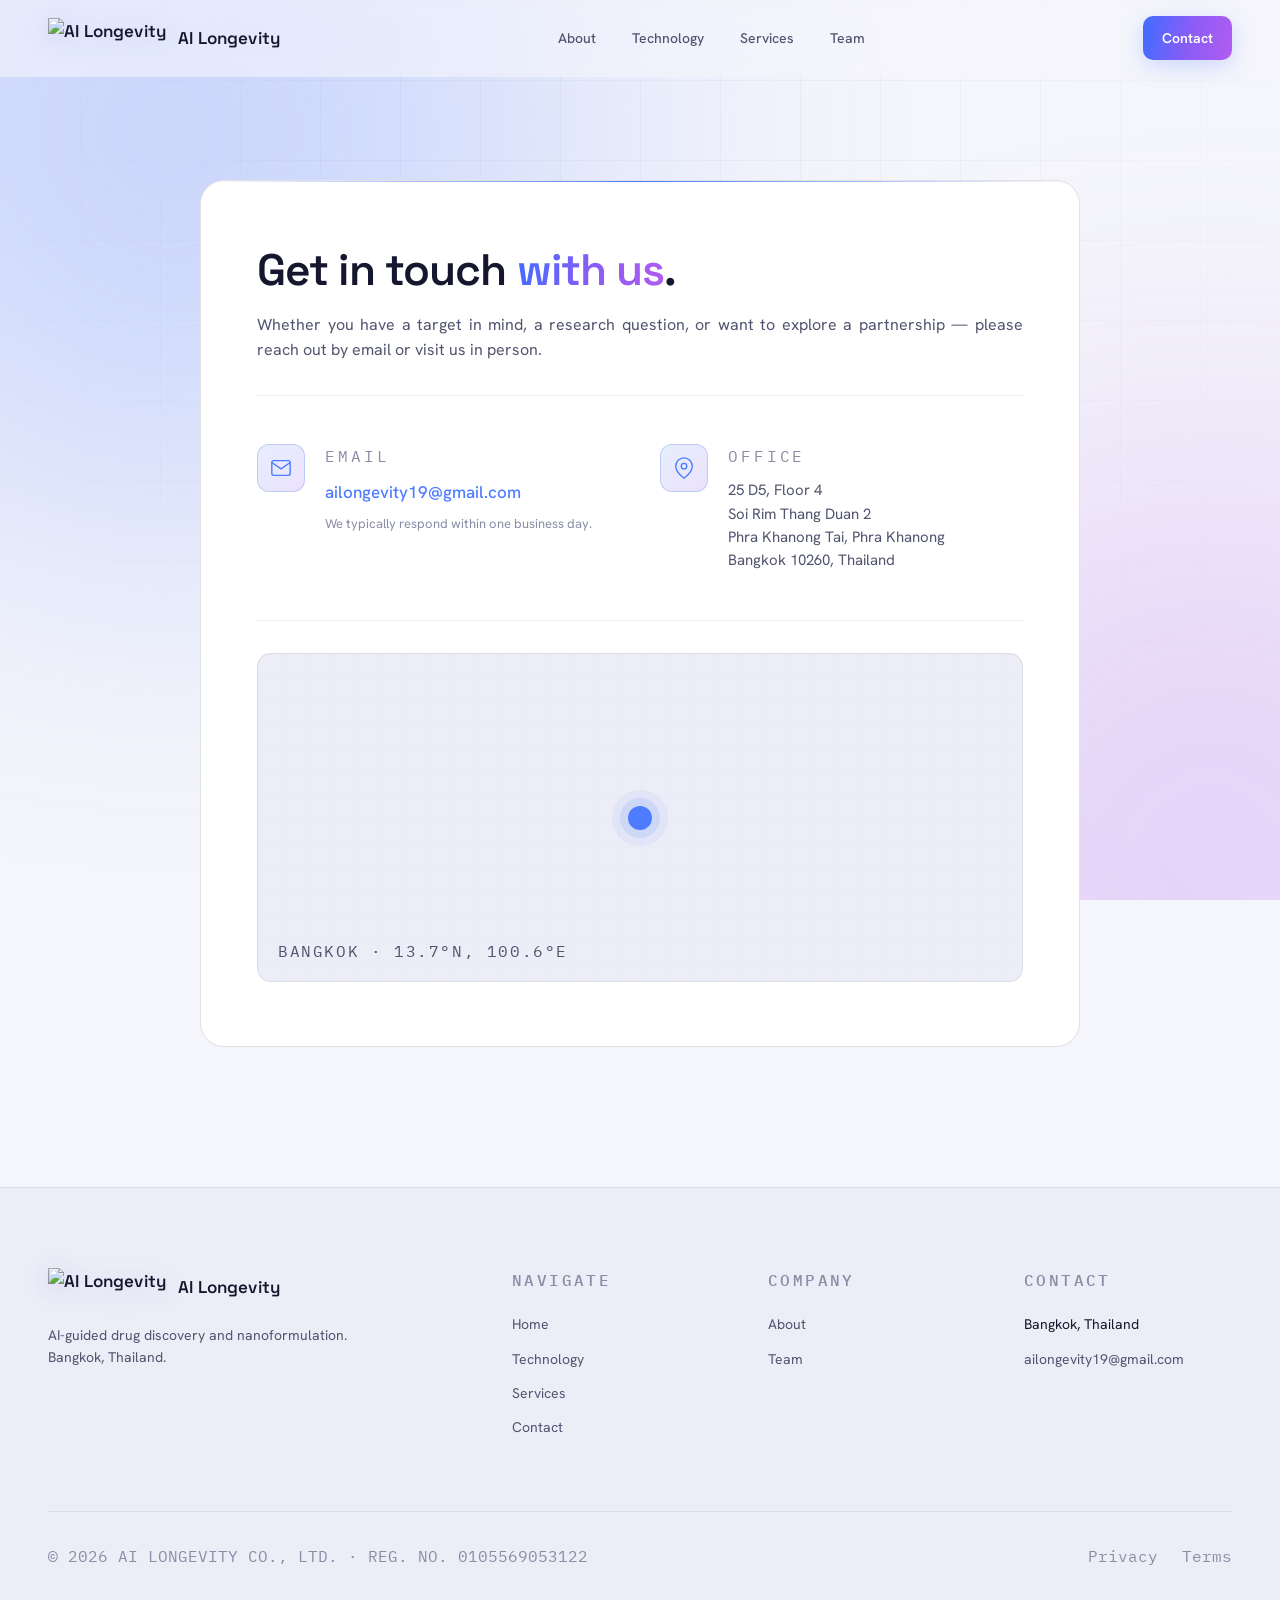
==== contact.html @ 8a9bd2c0 "Upload website files Upload website files" ====
<!DOCTYPE html>
<html lang="en">
<head>
<meta charset="UTF-8">
<meta name="viewport" content="width=device-width, initial-scale=1.0">
<title>Contact — AI Longevity</title>
<link rel="icon" type="image/png" href="assets/logo.png">
<link rel="preconnect" href="https://fonts.googleapis.com">
<link rel="preconnect" href="https://fonts.gstatic.com" crossorigin>
<link href="https://fonts.googleapis.com/css2?family=Space+Grotesk:wght@400;500;600;700&family=Hanken+Grotesk:wght@300;400;500;600;700&family=IBM+Plex+Mono:wght@400;500&display=swap" rel="stylesheet">
<link rel="stylesheet" href="styles.css">
<style>
  .contact-section {
    padding: 60px 0 140px;
    min-height: 60vh;
  }
  .contact-card {
    max-width: 880px;
    margin: 0 auto;
    padding: 64px 56px;
    background: var(--bg-elevated);
    border: 1px solid var(--border-default);
    border-radius: 24px;
    position: relative;
    overflow: hidden;
  }
  .contact-card::before {
    content: '';
    position: absolute;
    top: 0; left: 0; right: 0;
    height: 1px;
    background: linear-gradient(90deg, transparent, var(--accent-cyan), transparent);
  }
  .contact-card .card-title {
    font-family: var(--font-display);
    font-weight: 600;
    font-size: clamp(32px, 4vw, 44px);
    line-height: 1.15;
    letter-spacing: -0.02em;
    margin-bottom: 16px;
  }
  .contact-card .card-title .hi { color: var(--accent-cyan); }
  .contact-card .card-subtitle {
    font-size: 16px;
    color: var(--text-secondary);
    margin-bottom: 48px;
    padding-bottom: 32px;
    border-bottom: 1px solid var(--border-subtle);
    line-height: 1.6;
  }

  .contact-grid {
    display: grid;
    grid-template-columns: 1fr 1fr;
    gap: 40px;
  }

  .contact-block {
    display: flex;
    gap: 20px;
    align-items: flex-start;
  }
  .contact-block-icon {
    flex-shrink: 0;
    width: 48px; height: 48px;
    border-radius: 12px;
    background: linear-gradient(135deg, rgba(91,141,239,0.15), rgba(124,58,237,0.15));
    border: 1px solid rgba(91,141,239,0.3);
    display: flex;
    align-items: center;
    justify-content: center;
    color: var(--accent-cyan);
  }
  .contact-block-content { flex-grow: 1; }
  .contact-block-label {
    font-family: var(--font-mono);
    font-size: 16px;
    text-transform: uppercase;
    letter-spacing: 0.18em;
    color: var(--text-muted);
    margin-bottom: 10px;
  }
  .contact-block-value {
    font-size: 17px;
    color: var(--text-primary);
    line-height: 1.55;
    font-weight: 500;
  }
  .contact-block-value a {
    color: var(--accent-cyan);
    transition: opacity 0.2s ease;
    word-break: break-all;
  }
  .contact-block-value a:hover { opacity: 0.7; }
  .contact-block-value.address {
    font-weight: 400;
    font-size: 15px;
    color: var(--text-secondary);
  }
  .contact-block-note {
    font-size: 13px;
    color: var(--text-muted);
    margin-top: 8px;
  }

  /* Map */
  .map-block {
    margin-top: 48px;
    padding-top: 32px;
    border-top: 1px solid var(--border-subtle);
  }
  .map-frame {
    aspect-ratio: 21/9;
    background: var(--bg-secondary);
    border: 1px solid var(--border-subtle);
    border-radius: 14px;
    position: relative;
    overflow: hidden;
    display: flex;
    align-items: center;
    justify-content: center;
  }
  .map-frame::before {
    content: '';
    position: absolute;
    inset: 0;
    background-image:
      linear-gradient(rgba(91,141,239,0.04) 1px, transparent 1px),
      linear-gradient(90deg, rgba(91,141,239,0.04) 1px, transparent 1px);
    background-size: 24px 24px;
  }
  .map-marker {
    position: relative;
    z-index: 1;
    width: 24px; height: 24px;
    border-radius: 50%;
    background: var(--accent-cyan);
    box-shadow: 0 0 0 8px rgba(91,141,239,0.15), 0 0 0 16px rgba(91,141,239,0.08);
    animation: pulse 2s ease-in-out infinite;
  }
  .map-label {
    position: absolute;
    bottom: 16px;
    left: 20px;
    font-family: var(--font-mono);
    font-size: 16px;
    color: var(--text-secondary);
    letter-spacing: 0.1em;
    z-index: 1;
  }

  @media (max-width: 768px) {
    .contact-section { padding: 20px 0 80px; }
    .contact-card { padding: 40px 28px; }
    .contact-grid { grid-template-columns: 1fr; gap: 32px; }
  }
</style>
</head>
<body>

<section class="contact-section">
  <div class="container">
    <div class="contact-card reveal" style="margin-top: 120px;">
      <h1 class="card-title">Get in touch <span class="hi">with us</span>.</h1>
      <p class="card-subtitle">Whether you have a target in mind, a research question, or want to explore a partnership — please reach out by email or visit us in person.</p>

      <div class="contact-grid">
        <!-- Email -->
        <div class="contact-block">
          <div class="contact-block-icon">
            <svg width="22" height="22" viewBox="0 0 24 24" fill="none" stroke="currentColor" stroke-width="1.5"><path d="M4 4h16c1.1 0 2 .9 2 2v12c0 1.1-.9 2-2 2H4c-1.1 0-2-.9-2-2V6c0-1.1.9-2 2-2z"/><path d="M22 6l-10 7L2 6"/></svg>
          </div>
          <div class="contact-block-content">
            <div class="contact-block-label">Email</div>
            <div class="contact-block-value">
              <a href="mailto:ailongevity19@gmail.com">ailongevity19@gmail.com</a>
            </div>
            <div class="contact-block-note">We typically respond within one business day.</div>
          </div>
        </div>

        <!-- Address -->
        <div class="contact-block">
          <div class="contact-block-icon">
            <svg width="22" height="22" viewBox="0 0 24 24" fill="none" stroke="currentColor" stroke-width="1.5"><path d="M21 10c0 7-9 13-9 13s-9-6-9-13a9 9 0 0118 0z"/><circle cx="12" cy="10" r="3"/></svg>
          </div>
          <div class="contact-block-content">
            <div class="contact-block-label">Office</div>
            <div class="contact-block-value address">
              25 D5, Floor 4<br>
              Soi Rim Thang Duan 2<br>
              Phra Khanong Tai, Phra Khanong<br>
              Bangkok 10260, Thailand
            </div>
          </div>
        </div>
      </div>

      <!-- Map -->
      <div class="map-block">
        <div class="map-frame">
          <div class="map-marker"></div>
          <div class="map-label">BANGKOK · 13.7°N, 100.6°E</div>
        </div>
      </div>
    </div>
  </div>
</section>

<script src="site.js"></script>
</body>
</html>
---- styles.css ----
/* ============================================================
   AI LONGEVITY — SHARED STYLES (v4)
   Light theme · logo-derived blue → violet → purple
   Space Grotesk / Hanken Grotesk / IBM Plex Mono
   ============================================================ */

*, *::before, *::after { box-sizing: border-box; margin: 0; padding: 0; }
html { scroll-behavior: smooth; }
body {
  background: var(--bg-primary);
  color: var(--text-primary);
  font-family: var(--font-body);
  font-weight: 400;
  line-height: 1.6;
  overflow-x: hidden;
  -webkit-font-smoothing: antialiased;
  text-rendering: optimizeLegibility;
}
a { color: inherit; text-decoration: none; }
img, video { display: block; max-width: 100%; }
::selection { background: rgba(139, 92, 246, 0.20); color: var(--text-primary); }

/* Paragraph text justified site-wide (per request) */
p {
  text-align: justify;
  text-justify: inter-word;
  -webkit-hyphens: none;
  hyphens: none;
  overflow-wrap: break-word;
  word-break: normal;
}

/* ============ TYPE & COLOR TOKENS ============ */
:root {
  --font-display: 'Space Grotesk', sans-serif;
  --font-body:    'Hanken Grotesk', sans-serif;
  --font-mono:    'IBM Plex Mono', monospace;

  --bg-primary:   #f5f6fb;
  --bg-secondary: #ecedf7;
  --bg-elevated:  #ffffff;
  --bg-elevated-2:#f8f9ff;

  --text-primary:   #15172e;
  --text-secondary: #51546f;
  --text-muted:     #8a8da6;

  /* logo-derived accents */
  --accent:        #4d7cff;   /* primary azure-royal */
  --accent-bright: #6a8dff;
  --accent-blue:   #4d7cff;
  --accent-violet: #8b5cf6;
  --accent-purple: #b15cf0;
  --accent-ink:    #6a4fd8;   /* readable accent for small text on light */

  --accent-glow: rgba(77, 124, 255, 0.14);

  /* signature gradient (matches the logo sweep) */
  --grad:      linear-gradient(100deg, #3f6dff 0%, #8b5cf6 52%, #b15cf0 100%);
  --grad-rev:  linear-gradient(100deg, #b15cf0 0%, #8b5cf6 48%, #3f6dff 100%);
  --grad-line: linear-gradient(90deg, #3f6dff, #8b5cf6, #b15cf0);

  /* legacy aliases so existing markup keeps working */
  --accent-cyan: var(--accent);
  --accent-cyan-glow: var(--accent-glow);

  --border-subtle:  rgba(21, 23, 46, 0.07);
  --border-default: rgba(21, 23, 46, 0.12);
  --border-strong:  rgba(21, 23, 46, 0.20);

  --shadow-sm: 0 1px 2px rgba(21,23,46,0.04), 0 4px 14px rgba(58,68,150,0.05);
  --shadow-md: 0 2px 6px rgba(21,23,46,0.05), 0 18px 40px rgba(58,68,150,0.09);
  --shadow-lg: 0 4px 12px rgba(21,23,46,0.06), 0 30px 70px rgba(58,68,150,0.12);
}

/* ============ TYPOGRAPHY ============ */
/* Highlights render as the logo gradient. */
em, .accent-word, .hi {
  font-style: normal;
  font-weight: inherit;
  background: var(--grad);
  -webkit-background-clip: text;
  background-clip: text;
  -webkit-text-fill-color: transparent;
  color: transparent !important;
}
h1, h2, h3, h4 { font-family: var(--font-display); }
.display {
  font-family: var(--font-display);
  font-weight: 500;
  letter-spacing: -0.02em;
  line-height: 1.05;
}
.mono { font-family: var(--font-mono); font-weight: 400; font-size: 16px; }
.label {
  font-family: var(--font-mono);
  font-size: 16px;
  text-transform: uppercase;
  letter-spacing: 0.18em;
  color: var(--accent-ink);
  font-weight: 500;
}

/* ============ BACKGROUND ATMOSPHERE ============ */
.bg-atmosphere {
  position: fixed;
  inset: 0;
  z-index: 0;
  pointer-events: none;
  overflow: hidden;
}
.bg-grid {
  position: absolute;
  inset: 0;
  background-image:
    linear-gradient(rgba(21,23,46,0.035) 1px, transparent 1px),
    linear-gradient(90deg, rgba(21,23,46,0.035) 1px, transparent 1px);
  background-size: 80px 80px;
  mask-image: radial-gradient(ellipse at 50% 25%, black 30%, transparent 80%);
  -webkit-mask-image: radial-gradient(ellipse at 50% 25%, black 30%, transparent 80%);
}
.bg-glow {
  position: absolute;
  width: 820px;
  height: 820px;
  border-radius: 50%;
  filter: blur(150px);
  opacity: 0.30;
}
.bg-glow.cyan   { background: #6a8dff;           top: -280px; left: -240px; }
.bg-glow.purple { background: var(--accent-purple); top: 50%;  right: -340px; opacity: 0.22; }
.bg-glow.violet {
  background: var(--accent-violet);
  width: 600px; height: 600px;
  top: 115%; left: 38%;
  opacity: 0.16;
}

/* ============ NAVIGATION ============ */
nav.site-nav {
  position: fixed;
  top: 0; left: 0; right: 0;
  z-index: 100;
  padding: 16px 48px;
  background: rgba(245, 246, 251, 0.6);
  backdrop-filter: blur(22px) saturate(1.4);
  -webkit-backdrop-filter: blur(22px) saturate(1.4);
  border-bottom: 1px solid transparent;
  transition: background .4s ease, padding .4s ease, border-color .4s ease, box-shadow .4s ease;
}
nav.site-nav.scrolled {
  background: rgba(255, 255, 255, 0.82);
  border-bottom: 1px solid var(--border-subtle);
  box-shadow: 0 6px 24px rgba(58,68,150,0.06);
  padding-top: 12px; padding-bottom: 12px;
}
.nav-inner {
  max-width: 1400px;
  margin: 0 auto;
  display: flex;
  align-items: center;
  justify-content: space-between;
  gap: 32px;
}
.logo {
  display: flex;
  align-items: center;
  gap: 12px;
  font-family: var(--font-display);
  font-weight: 600;
  font-size: 17px;
  letter-spacing: 0.01em;
  color: var(--text-primary);
}
.logo span { white-space: nowrap; }
.logo-img { height: 40px; width: auto; filter: drop-shadow(0 4px 12px rgba(124, 92, 246, 0.22)); }
.nav-links {
  display: flex;
  gap: 36px;
  font-size: 14px;
  font-weight: 500;
  color: var(--text-secondary);
}
.nav-links a { transition: color 0.2s ease; position: relative; }
.nav-links a:hover, .nav-links a.active { color: var(--text-primary); }
.nav-links a.active::after {
  content: '';
  position: absolute;
  bottom: -8px; left: 0; right: 0;
  height: 2px;
  border-radius: 2px;
  background: var(--grad-line);
}
.nav-actions { display: flex; align-items: center; gap: 16px; }

/* ============ BUTTONS ============ */
.btn-primary {
  background: var(--grad);
  color: #fff;
  padding: 11px 19px;
  border-radius: 10px;
  font-family: var(--font-body);
  font-size: 14px;
  font-weight: 600;
  transition: all 0.25s ease;
  border: none;
  cursor: pointer;
  display: inline-flex;
  align-items: center;
  gap: 8px;
  box-shadow: 0 6px 22px rgba(77, 124, 255, 0.26);
}
.btn-primary:hover {
  filter: brightness(1.05);
  transform: translateY(-2px);
  box-shadow: 0 12px 34px rgba(124, 92, 246, 0.34);
}
.btn-primary .arrow { transition: transform 0.2s ease; display: inline-block; }
.btn-primary:hover .arrow { transform: translateX(4px); }
.btn-ghost {
  background: var(--bg-elevated);
  color: var(--text-primary);
  padding: 11px 19px;
  border-radius: 10px;
  font-family: var(--font-body);
  font-size: 14px;
  font-weight: 600;
  border: 1px solid var(--border-default);
  cursor: pointer;
  transition: all 0.25s ease;
  display: inline-flex;
  align-items: center;
  gap: 8px;
  box-shadow: var(--shadow-sm);
}
.btn-ghost:hover {
  border-color: var(--accent);
  color: var(--accent);
  transform: translateY(-2px);
  box-shadow: var(--shadow-md);
}
.btn-lg { padding: 15px 24px; font-size: 15px; }

/* ============ LAYOUT ============ */
.container {
  max-width: 1280px;
  margin: 0 auto;
  padding: 0 48px;
  position: relative;
  z-index: 1;
}
section { position: relative; z-index: 1; }

/* ============ PAGE HEADER ============ */
.page-header { padding: 180px 0 80px; position: relative; }
.page-header .label { display: block; margin-bottom: 24px; }
.page-header h1 {
  font-family: var(--font-display);
  font-weight: 600;
  font-size: clamp(46px, 6vw, 80px);
  line-height: 1.05;
  letter-spacing: -0.03em;
  margin-bottom: 24px;
}
.page-header p.intro {
  font-size: 20px;
  color: var(--text-secondary);
  max-width: 680px;
  line-height: 1.55;
}

/* ============ SECTION HEADER ============ */
.section-header { margin-bottom: 60px; max-width: 820px; }
.section-header .label { margin-bottom: 20px; display: block; }
.section-header h2 {
  font-size: clamp(34px, 4.5vw, 54px);
  line-height: 1.08;
  letter-spacing: -0.02em;
  font-family: var(--font-display);
  font-weight: 600;
}
.section-header p.subtitle {
  color: var(--text-secondary);
  font-size: 18px;
  margin-top: 24px;
  max-width: 600px;
}

/* ============ FOOTER ============ */
footer.site-footer {
  padding: 80px 0 40px;
  border-top: 1px solid var(--border-subtle);
  background: var(--bg-secondary);
  position: relative;
  z-index: 1;
}
.footer-grid {
  display: grid;
  grid-template-columns: 2fr 1fr 1fr 1fr;
  gap: 48px;
  margin-bottom: 60px;
}
.footer-brand p {
  color: var(--text-secondary);
  font-size: 14px;
  margin-top: 16px;
  line-height: 1.6;
  max-width: 320px;
  text-align: left;
}
.footer-col h4 {
  font-family: var(--font-mono);
  font-size: 16px;
  font-weight: 500;
  text-transform: uppercase;
  letter-spacing: 0.15em;
  color: var(--text-muted);
  margin-bottom: 20px;
}
.footer-col ul { list-style: none; }
.footer-col li { margin-bottom: 12px; font-size: 14px; }
.footer-col a { color: var(--text-secondary); transition: color 0.2s ease; }
.footer-col a:hover { color: var(--accent); }
.footer-bottom {
  padding-top: 32px;
  border-top: 1px solid var(--border-subtle);
  display: flex;
  justify-content: space-between;
  align-items: center;
  font-size: 16px;
  color: var(--text-muted);
  font-family: var(--font-mono);
}
.footer-bottom-links { display: flex; gap: 24px; }

/* ============ ANIMATIONS ============ */
@keyframes fadeUp { from { opacity: 0; transform: translateY(20px); } to { opacity: 1; transform: translateY(0); } }
@keyframes fadeIn { from { opacity: 0; } to { opacity: 1; } }
@keyframes pulse { 0%, 100% { opacity: 1; transform: scale(1); } 50% { opacity: 0.5; transform: scale(0.85); } }
.reveal {
  opacity: 0;
  transform: translateY(30px);
  transition: opacity 0.8s ease-out, transform 0.8s cubic-bezier(0.16, 1, 0.3, 1);
}
.reveal.visible { opacity: 1; transform: translateY(0); }
@media (prefers-reduced-motion: reduce) {
  .reveal { opacity: 1; transform: none; transition: none; }
}

/* ============ RESPONSIVE ============ */
@media (max-width: 1024px) {
  .footer-grid { grid-template-columns: 1fr 1fr; gap: 32px; }
}
@media (max-width: 768px) {
  nav.site-nav { padding: 14px 24px; }
  .nav-links { display: none; }
  .container { padding: 0 24px; }
  .page-header { padding: 120px 0 60px; }
  .footer-grid { grid-template-columns: 1fr; }
  .footer-bottom { flex-direction: column; gap: 16px; }
}
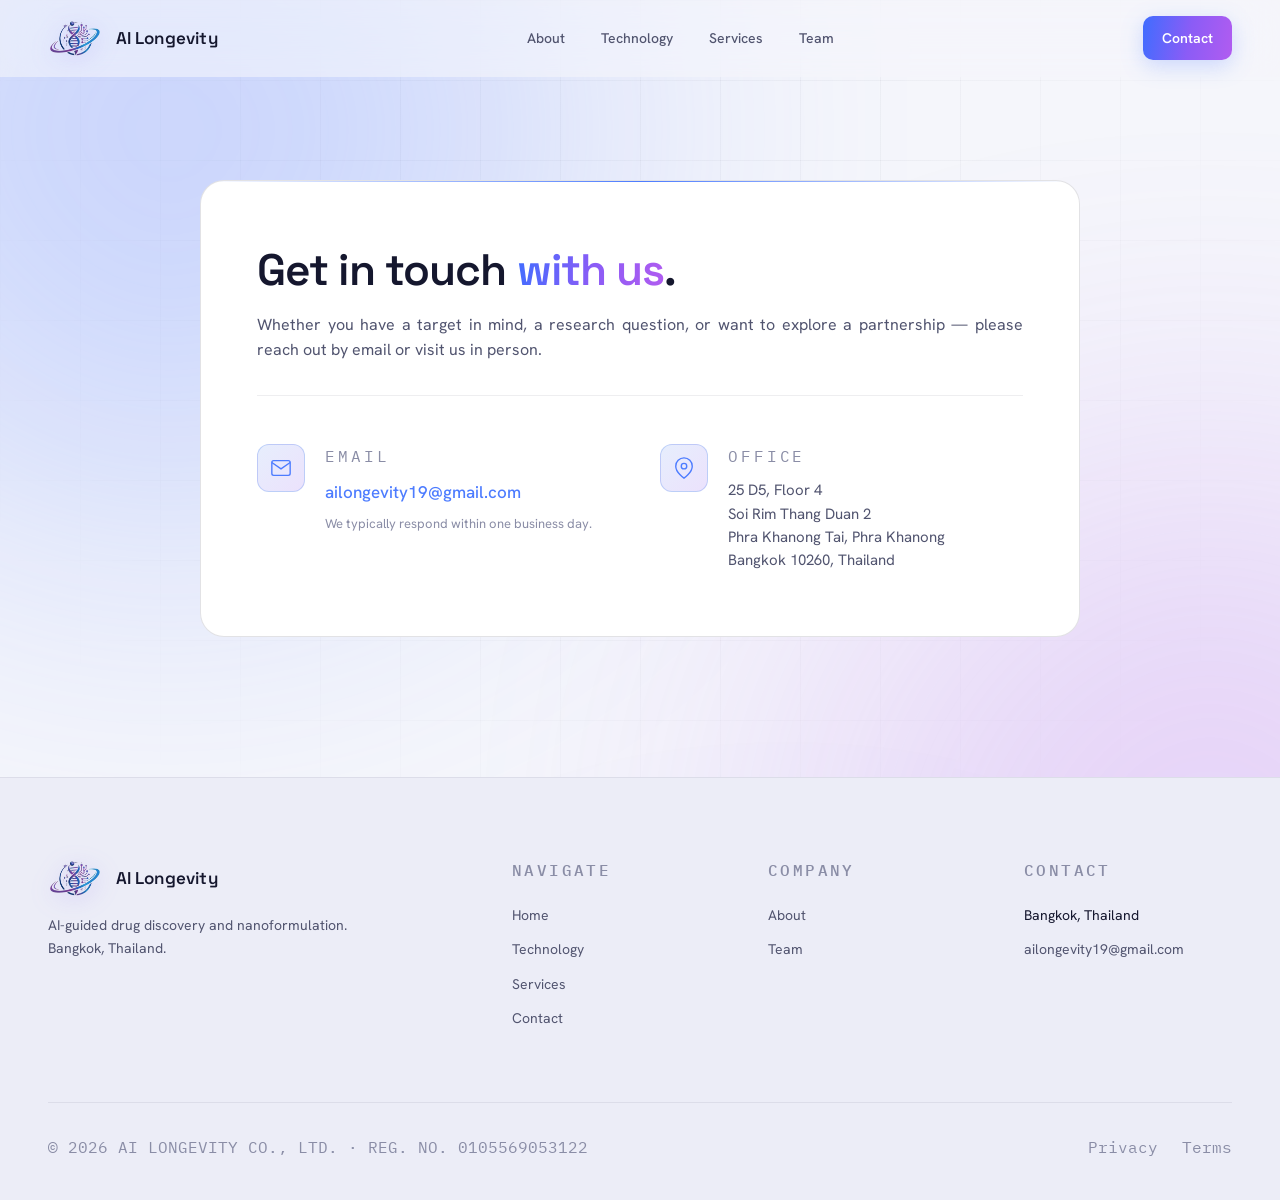
==== commit f8d483de: "Add files via upload" ====
--- a/contact.html
+++ b/contact.html
@@ -103,52 +103,6 @@
     margin-top: 8px;
   }
 
-  /* Map */
-  .map-block {
-    margin-top: 48px;
-    padding-top: 32px;
-    border-top: 1px solid var(--border-subtle);
-  }
-  .map-frame {
-    aspect-ratio: 21/9;
-    background: var(--bg-secondary);
-    border: 1px solid var(--border-subtle);
-    border-radius: 14px;
-    position: relative;
-    overflow: hidden;
-    display: flex;
-    align-items: center;
-    justify-content: center;
-  }
-  .map-frame::before {
-    content: '';
-    position: absolute;
-    inset: 0;
-    background-image:
-      linear-gradient(rgba(91,141,239,0.04) 1px, transparent 1px),
-      linear-gradient(90deg, rgba(91,141,239,0.04) 1px, transparent 1px);
-    background-size: 24px 24px;
-  }
-  .map-marker {
-    position: relative;
-    z-index: 1;
-    width: 24px; height: 24px;
-    border-radius: 50%;
-    background: var(--accent-cyan);
-    box-shadow: 0 0 0 8px rgba(91,141,239,0.15), 0 0 0 16px rgba(91,141,239,0.08);
-    animation: pulse 2s ease-in-out infinite;
-  }
-  .map-label {
-    position: absolute;
-    bottom: 16px;
-    left: 20px;
-    font-family: var(--font-mono);
-    font-size: 16px;
-    color: var(--text-secondary);
-    letter-spacing: 0.1em;
-    z-index: 1;
-  }
-
   @media (max-width: 768px) {
     .contact-section { padding: 20px 0 80px; }
     .contact-card { padding: 40px 28px; }
@@ -195,14 +149,6 @@
           </div>
         </div>
       </div>
-
-      <!-- Map -->
-      <div class="map-block">
-        <div class="map-frame">
-          <div class="map-marker"></div>
-          <div class="map-label">BANGKOK · 13.7°N, 100.6°E</div>
-        </div>
-      </div>
     </div>
   </div>
 </section>
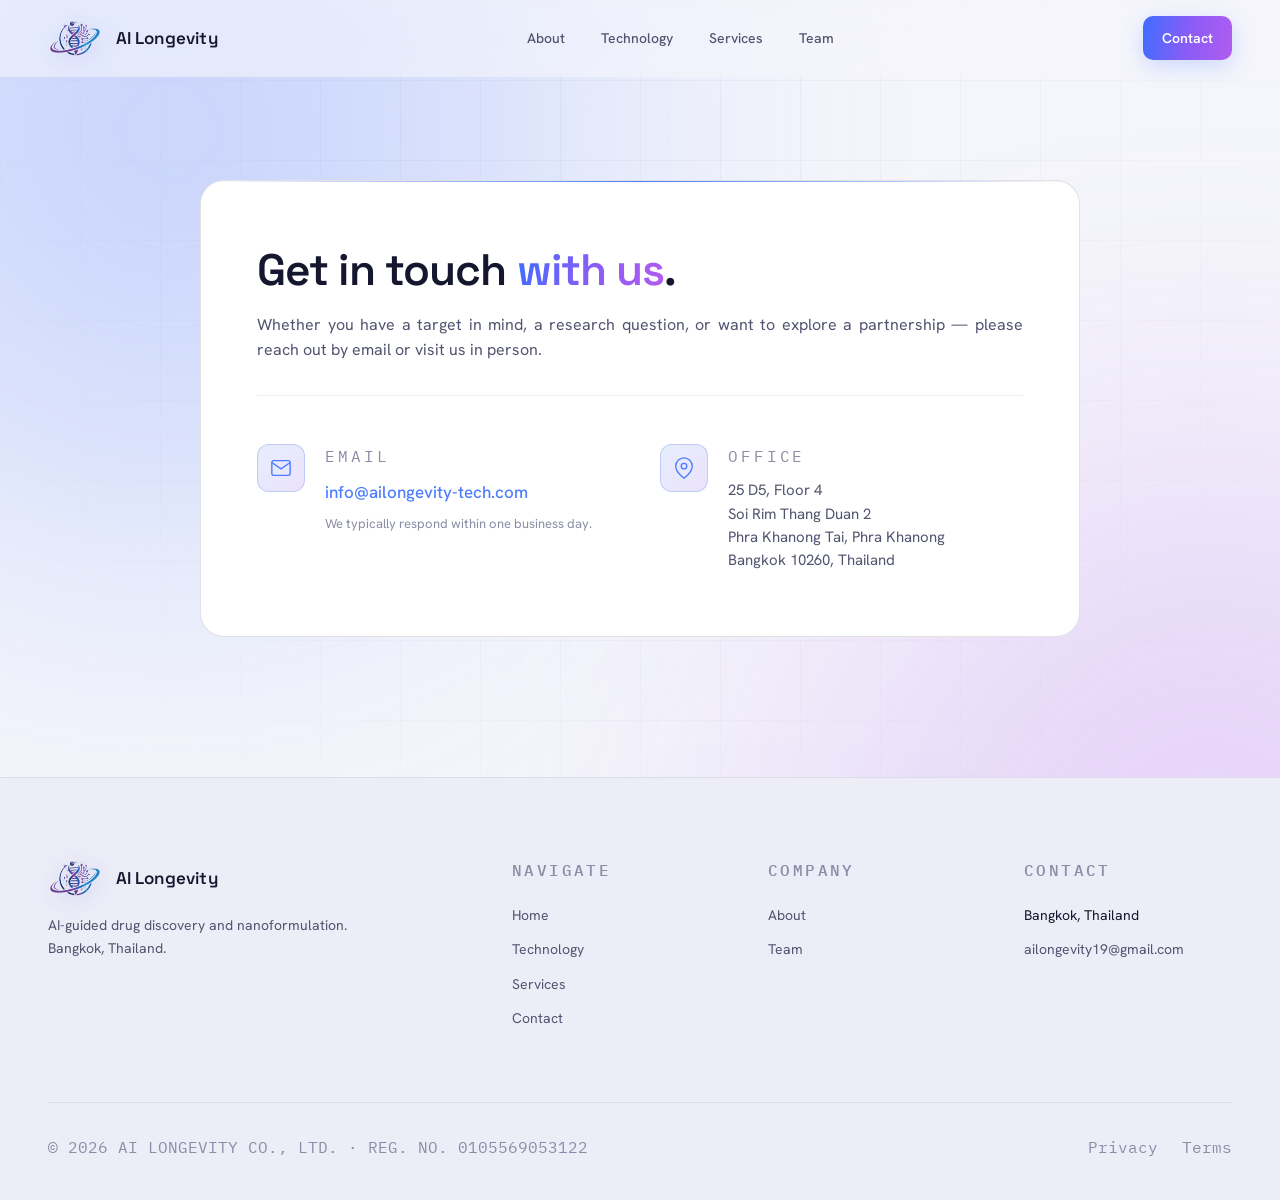
==== commit 89b53e40: "Update contact.html เปลี่ยนอีเมลล์" ====
--- a/contact.html
+++ b/contact.html
@@ -127,7 +127,7 @@
           <div class="contact-block-content">
             <div class="contact-block-label">Email</div>
             <div class="contact-block-value">
-              <a href="mailto:ailongevity19@gmail.com">ailongevity19@gmail.com</a>
+              <a href="mailto:info@ailongevity-tech.com">info@ailongevity-tech.com</a>
             </div>
             <div class="contact-block-note">We typically respond within one business day.</div>
           </div>
